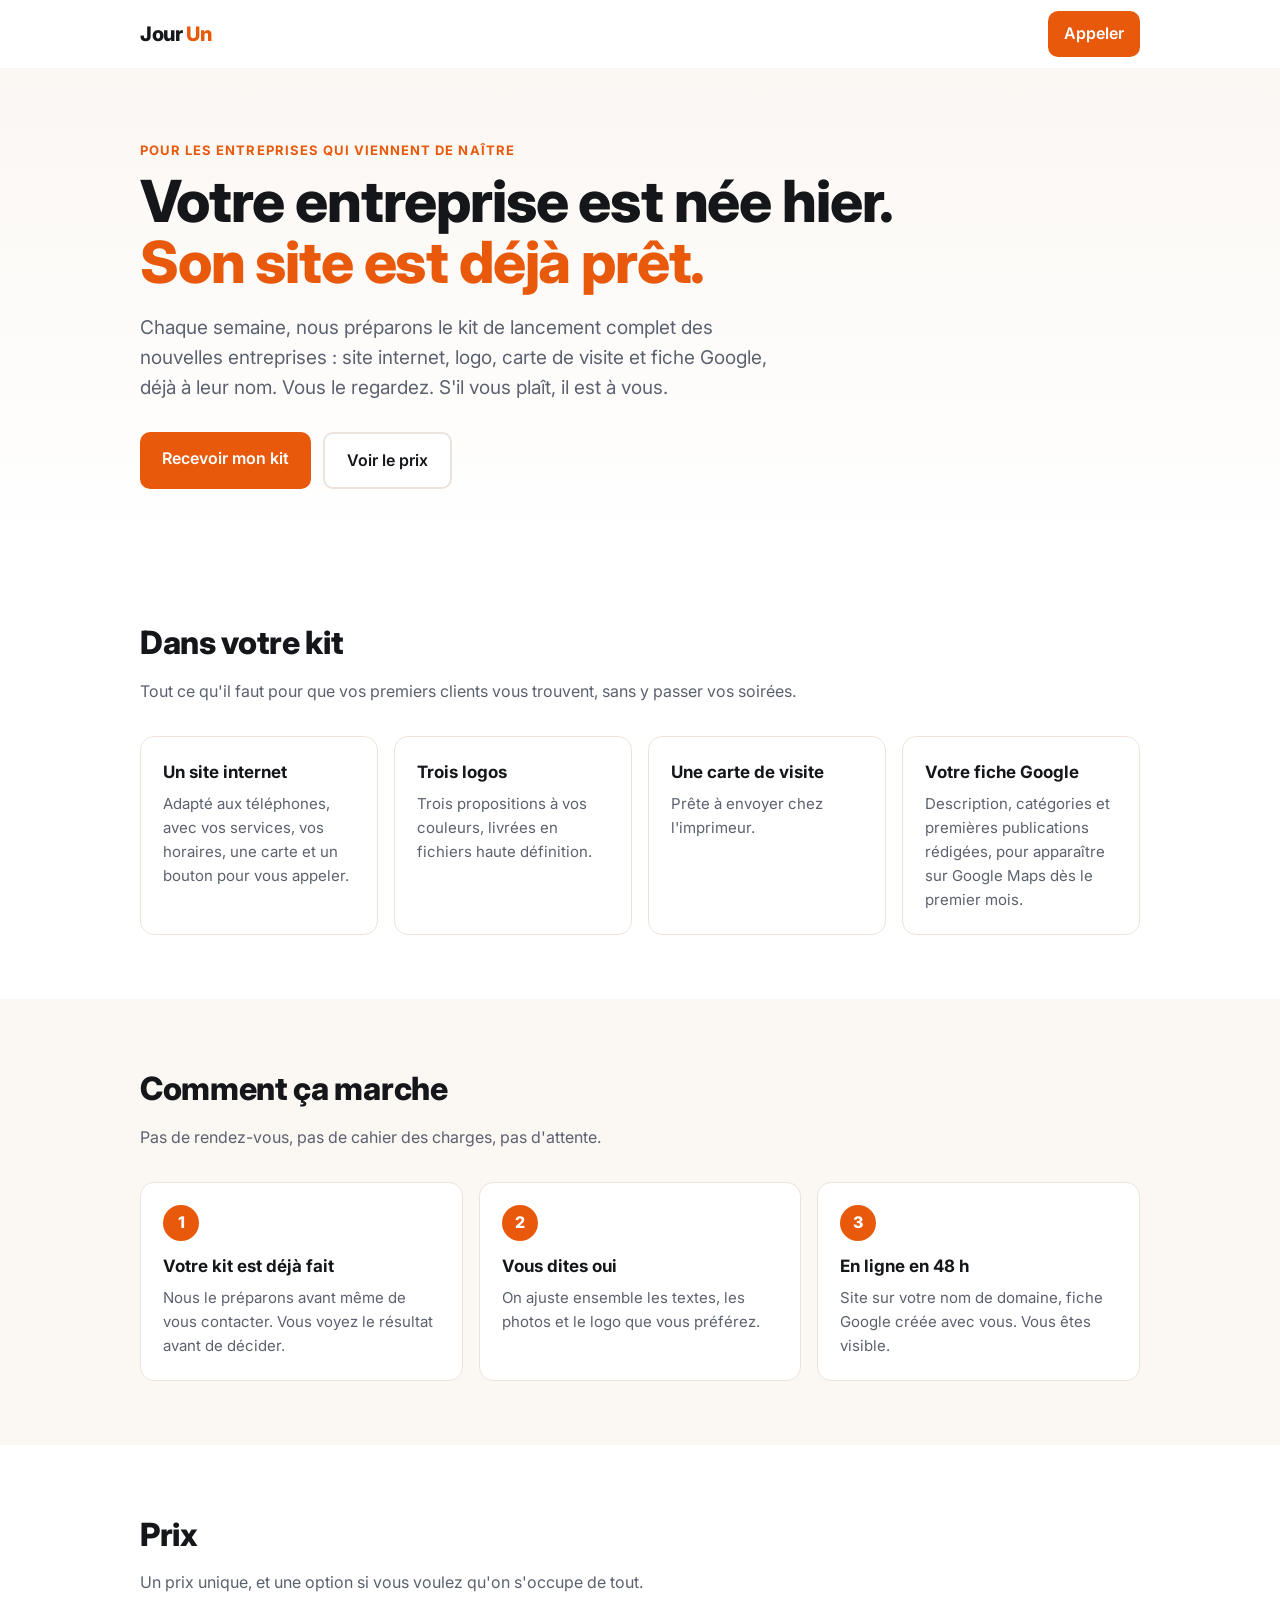
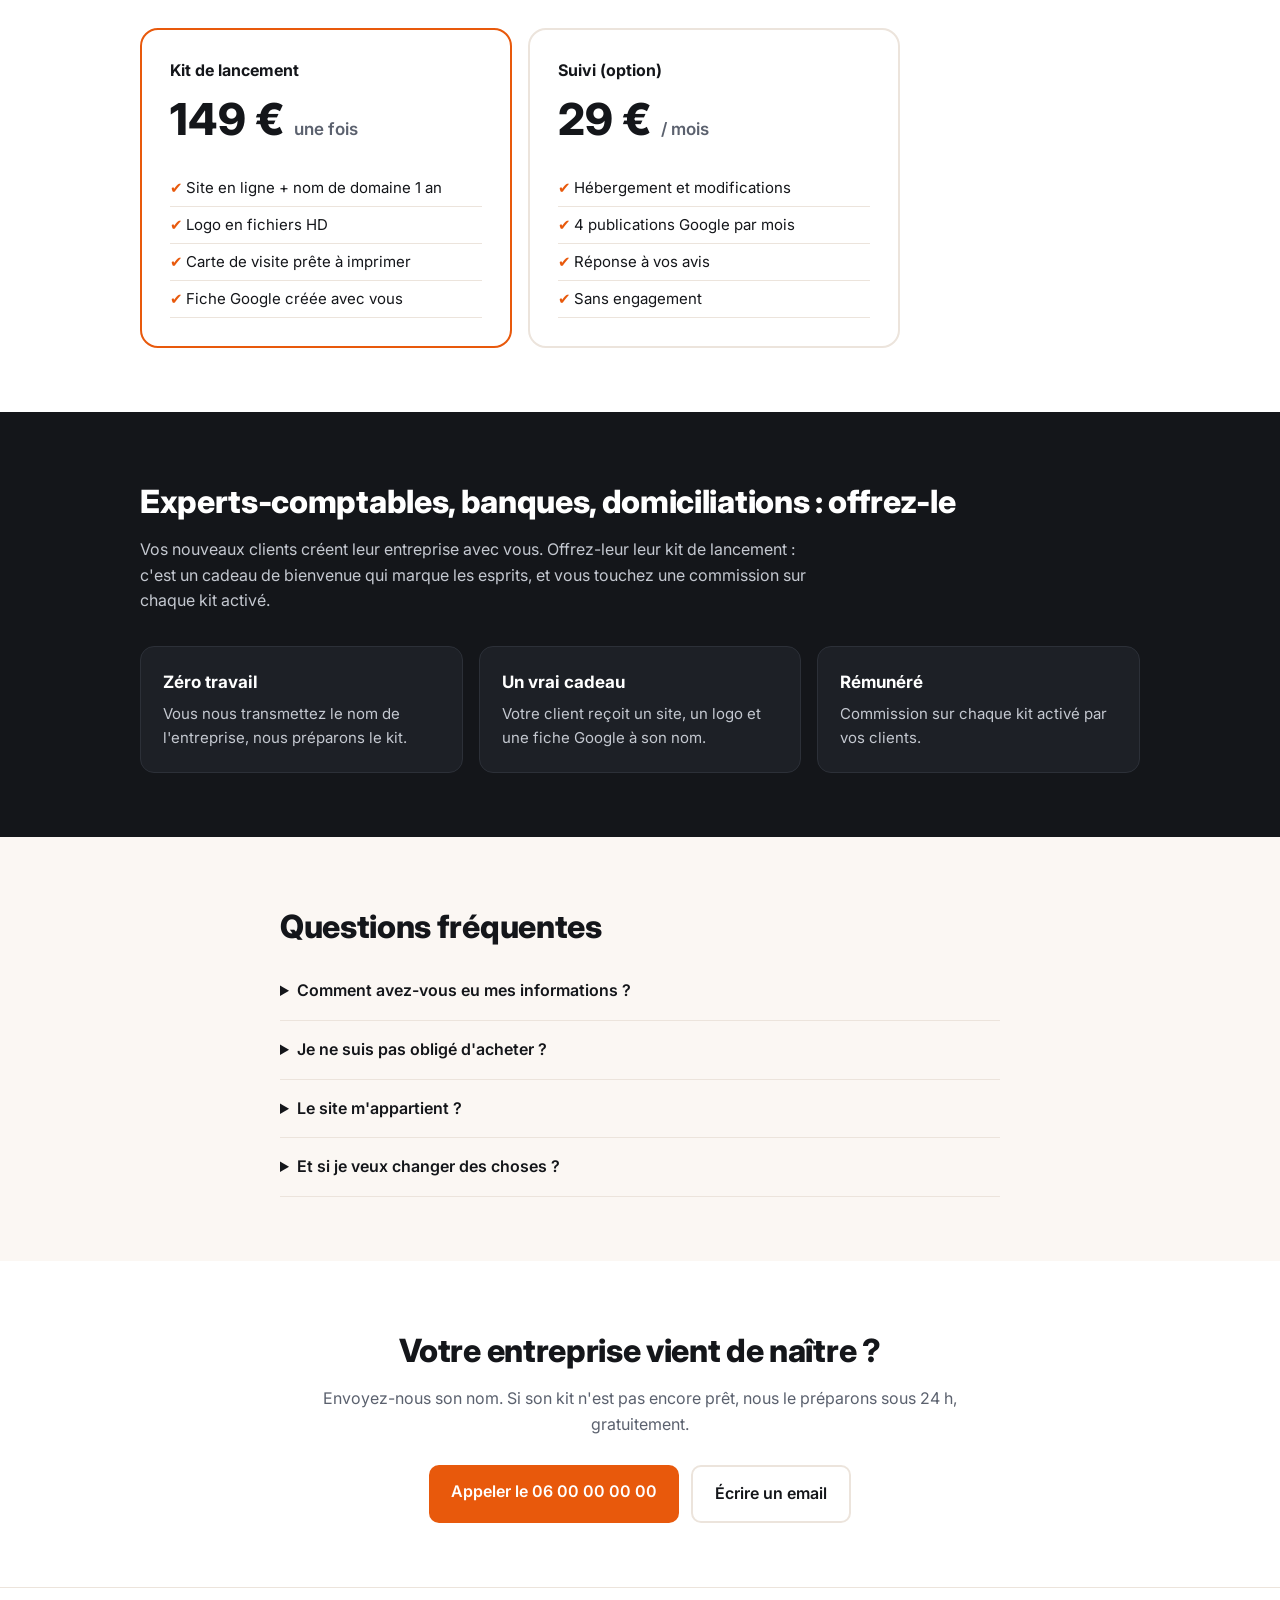
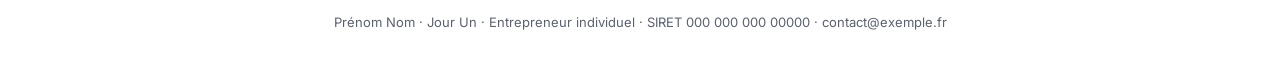
==== jour-un/agence/index.html @ a8f51720 "Pivot vers Jour Un : kits de lancement automatiques pour les entreprises qui viennent de naître Une " ====
<!DOCTYPE html>
<html lang="fr">
<head>
<meta charset="utf-8">
<meta name="viewport" content="width=device-width, initial-scale=1">
<title>Jour Un — le kit de lancement des nouvelles entreprises</title>
<meta name="description" content="Votre entreprise vient de naître ? Site internet, logo, carte de visite et fiche Google : votre kit de lancement est déjà prêt, à votre nom.">
<link rel="preconnect" href="https://fonts.googleapis.com">
<link href="https://fonts.googleapis.com/css2?family=Inter:wght@400;600;800&display=swap" rel="stylesheet">
<style>
:root{--c:#e8590c;--ink:#14161a;--muted:#5b616e;--soft:#fbf7f3;--line:#ece4dc}
*{box-sizing:border-box;margin:0;padding:0}
body{font-family:Inter,system-ui,sans-serif;color:var(--ink);background:#fff;line-height:1.6}
.wrap{max-width:1040px;margin:0 auto;padding:0 20px}
header .wrap{display:flex;justify-content:space-between;align-items:center;height:68px}
.logo{font-weight:800;font-size:20px;letter-spacing:-.02em}.logo span{color:var(--c)}
.btn{display:inline-block;background:var(--c);color:#fff;text-decoration:none;font-weight:600;padding:14px 22px;border-radius:10px}
header .btn{padding:10px 16px;white-space:nowrap}
.btn.ghost{background:#fff;color:var(--ink);border:2px solid var(--line)}
.hero{padding:72px 0 64px;background:linear-gradient(180deg,var(--soft),#fff)}
.hero .sur{color:var(--c);font-weight:700;text-transform:uppercase;letter-spacing:.08em;font-size:13px}
.hero h1{font-size:clamp(34px,5.4vw,58px);line-height:1.05;font-weight:800;max-width:820px;margin:10px 0 0;letter-spacing:-.02em}
.hero h1 em{font-style:normal;color:var(--c)}
.hero p{font-size:19px;color:var(--muted);max-width:640px;margin:20px 0 28px}
.ctas{display:flex;gap:12px;flex-wrap:wrap}
section{padding:64px 0}
h2{font-size:32px;font-weight:800;margin-bottom:10px;letter-spacing:-.01em}
.lead{color:var(--muted);margin-bottom:32px;max-width:680px}
.grid{display:grid;grid-template-columns:repeat(auto-fit,minmax(220px,1fr));gap:16px}
.card{border:1px solid var(--line);border-radius:14px;padding:22px;background:#fff}
.card b{display:block;margin-bottom:6px;font-size:17px}
.card p{color:var(--muted);font-size:15px}
.num{width:36px;height:36px;border-radius:50%;background:var(--c);color:#fff;display:grid;place-items:center;font-weight:800;margin-bottom:12px}
.alt{background:var(--soft)}
.prix{display:grid;grid-template-columns:repeat(auto-fit,minmax(260px,1fr));gap:16px;max-width:760px}
.offre{border:2px solid var(--line);border-radius:18px;padding:28px;background:#fff}
.offre.main{border-color:var(--c)}
.offre .montant{font-size:44px;font-weight:800}.offre .montant small{font-size:17px;color:var(--muted);font-weight:600}
.offre ul{list-style:none;margin:16px 0 0}
.offre li{padding:6px 0;border-bottom:1px solid var(--line);font-size:15px}
.offre li::before{content:"✔ ";color:var(--c);font-weight:800}
details{border-bottom:1px solid var(--line);padding:16px 0}
summary{font-weight:600;cursor:pointer}
details p{color:var(--muted);margin-top:8px}
.partenaires{background:var(--ink);color:#fff}
.partenaires .lead{color:#c4c8d0}
.partenaires .card{background:#1d2026;border-color:#2c3038}
.partenaires .card p{color:#c4c8d0}
.contact{text-align:center}
.contact .lead{margin:0 auto 28px}
.contact .ctas{justify-content:center}
footer{padding:24px 0;color:var(--muted);font-size:13px;text-align:center;border-top:1px solid var(--line)}
</style>
</head>
<body>
<!-- ======= À MODIFIER : tes coordonnées (remplacées automatiquement par la machine) ======= -->
<script>
const MOI = {
  nom: "Prénom Nom",
  telephone: "06 00 00 00 00",
  email: "contact@exemple.fr",
  ville: "ta ville",
  siret: "000 000 000 00000",
};
</script>
<!-- ======================================================================================= -->

<header><div class="wrap">
  <div class="logo">Jour <span>Un</span></div>
  <a class="btn" data-tel href="#">Appeler</a>
</div></header>

<section class="hero"><div class="wrap">
  <div class="sur">Pour les entreprises qui viennent de naître</div>
  <h1>Votre entreprise est née hier.<br><em>Son site est déjà prêt.</em></h1>
  <p>Chaque semaine, nous préparons le kit de lancement complet des nouvelles entreprises : site internet, logo, carte de visite et fiche Google, déjà à leur nom. Vous le regardez. S'il vous plaît, il est à vous.</p>
  <div class="ctas">
    <a class="btn" href="#contact">Recevoir mon kit</a>
    <a class="btn ghost" href="#prix">Voir le prix</a>
  </div>
</div></section>

<section><div class="wrap">
  <h2>Dans votre kit</h2>
  <p class="lead">Tout ce qu'il faut pour que vos premiers clients vous trouvent, sans y passer vos soirées.</p>
  <div class="grid">
    <div class="card"><b>Un site internet</b><p>Adapté aux téléphones, avec vos services, vos horaires, une carte et un bouton pour vous appeler.</p></div>
    <div class="card"><b>Trois logos</b><p>Trois propositions à vos couleurs, livrées en fichiers haute définition.</p></div>
    <div class="card"><b>Une carte de visite</b><p>Prête à envoyer chez l'imprimeur.</p></div>
    <div class="card"><b>Votre fiche Google</b><p>Description, catégories et premières publications rédigées, pour apparaître sur Google Maps dès le premier mois.</p></div>
  </div>
</div></section>

<section class="alt"><div class="wrap">
  <h2>Comment ça marche</h2>
  <p class="lead">Pas de rendez-vous, pas de cahier des charges, pas d'attente.</p>
  <div class="grid">
    <div class="card"><div class="num">1</div><b>Votre kit est déjà fait</b><p>Nous le préparons avant même de vous contacter. Vous voyez le résultat avant de décider.</p></div>
    <div class="card"><div class="num">2</div><b>Vous dites oui</b><p>On ajuste ensemble les textes, les photos et le logo que vous préférez.</p></div>
    <div class="card"><div class="num">3</div><b>En ligne en 48 h</b><p>Site sur votre nom de domaine, fiche Google créée avec vous. Vous êtes visible.</p></div>
  </div>
</div></section>

<section id="prix"><div class="wrap">
  <h2>Prix</h2>
  <p class="lead">Un prix unique, et une option si vous voulez qu'on s'occupe de tout.</p>
  <div class="prix">
    <div class="offre main">
      <b>Kit de lancement</b>
      <div class="montant">149 € <small>une fois</small></div>
      <ul><li>Site en ligne + nom de domaine 1 an</li><li>Logo en fichiers HD</li><li>Carte de visite prête à imprimer</li><li>Fiche Google créée avec vous</li></ul>
    </div>
    <div class="offre">
      <b>Suivi (option)</b>
      <div class="montant">29 € <small>/ mois</small></div>
      <ul><li>Hébergement et modifications</li><li>4 publications Google par mois</li><li>Réponse à vos avis</li><li>Sans engagement</li></ul>
    </div>
  </div>
</div></section>

<section class="partenaires"><div class="wrap">
  <h2>Experts-comptables, banques, domiciliations : offrez-le</h2>
  <p class="lead">Vos nouveaux clients créent leur entreprise avec vous. Offrez-leur leur kit de lancement : c'est un cadeau de bienvenue qui marque les esprits, et vous touchez une commission sur chaque kit activé.</p>
  <div class="grid">
    <div class="card"><b>Zéro travail</b><p>Vous nous transmettez le nom de l'entreprise, nous préparons le kit.</p></div>
    <div class="card"><b>Un vrai cadeau</b><p>Votre client reçoit un site, un logo et une fiche Google à son nom.</p></div>
    <div class="card"><b>Rémunéré</b><p>Commission sur chaque kit activé par vos clients.</p></div>
  </div>
</div></section>

<section class="alt"><div class="wrap" style="max-width:760px">
  <h2>Questions fréquentes</h2>
  <details><summary>Comment avez-vous eu mes informations ?</summary><p>Le nom, l'adresse et l'activité des entreprises sont publics : ils sont publiés par l'État dans le répertoire SIRENE. Nous ne les utilisons que pour préparer votre kit, et un simple « stop » suffit pour qu'il soit supprimé.</p></details>
  <details><summary>Je ne suis pas obligé d'acheter ?</summary><p>Non. Le kit a été préparé à nos frais. S'il ne vous plaît pas, vous ne payez rien.</p></details>
  <details><summary>Le site m'appartient ?</summary><p>Oui. Le nom de domaine est à votre nom et vous pouvez récupérer les fichiers à tout moment.</p></details>
  <details><summary>Et si je veux changer des choses ?</summary><p>Textes, couleurs, photos, logo : on ajuste ensemble avant la mise en ligne. C'est compris dans le prix.</p></details>
</div></section>

<section id="contact" class="contact"><div class="wrap">
  <h2>Votre entreprise vient de naître ?</h2>
  <p class="lead">Envoyez-nous son nom. Si son kit n'est pas encore prêt, nous le préparons sous 24 h, gratuitement.</p>
  <div class="ctas">
    <a class="btn" data-tel data-tel-num href="#">Appeler</a>
    <a class="btn ghost" data-mail href="#">Écrire un email</a>
  </div>
</div></section>

<footer><span data-nom></span> · Jour Un · Entrepreneur individuel · SIRET <span data-siret></span> · <span data-email></span></footer>

<script>
const telLien = "tel:" + MOI.telephone.replace(/\s/g, "");
document.querySelectorAll("[data-tel]").forEach(a => { a.href = telLien; });
document.querySelectorAll("[data-tel-num]").forEach(a => { a.textContent = "Appeler le " + MOI.telephone; });
document.querySelectorAll("[data-mail]").forEach(a => { a.href = "mailto:" + MOI.email + "?subject=" + encodeURIComponent("Mon kit de lancement"); });
document.querySelectorAll("[data-nom]").forEach(e => e.textContent = MOI.nom);
document.querySelectorAll("[data-siret]").forEach(e => e.textContent = MOI.siret);
document.querySelectorAll("[data-email]").forEach(e => e.textContent = MOI.email);
</script>
</body>
</html>
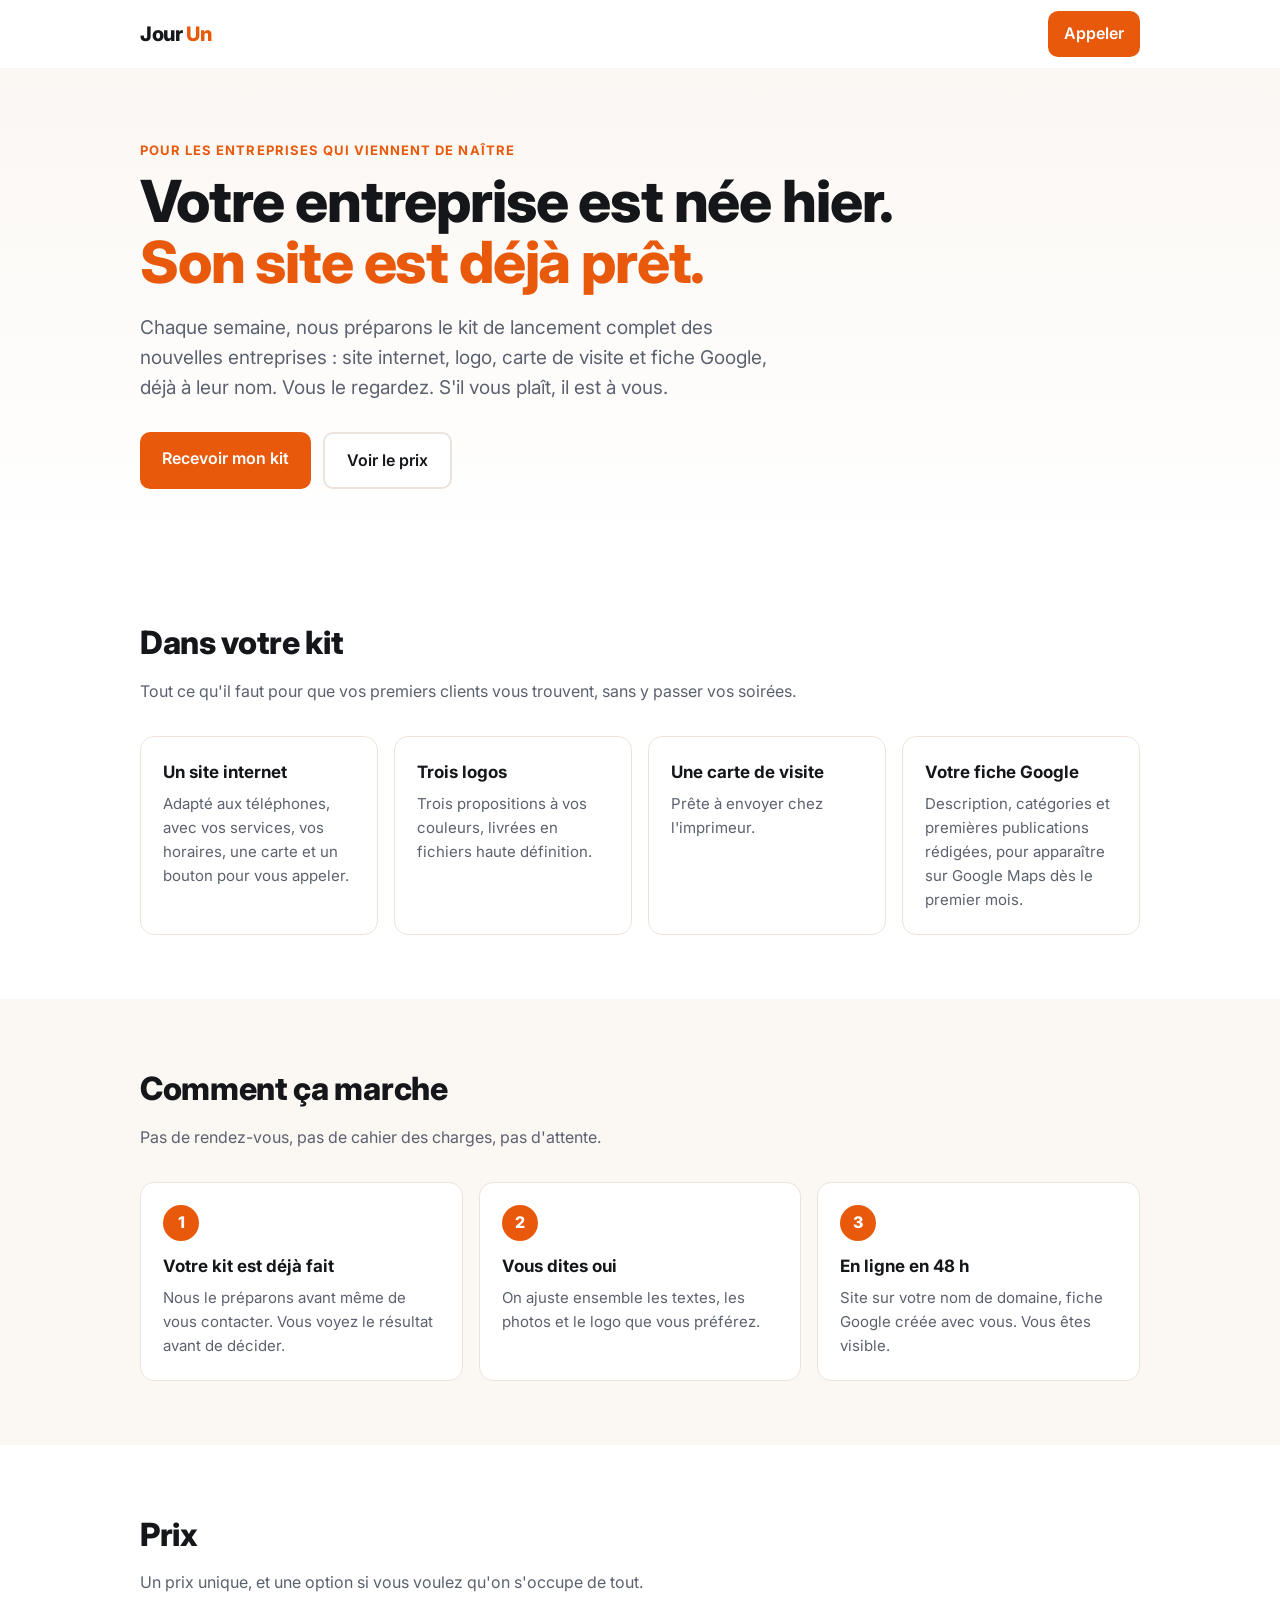
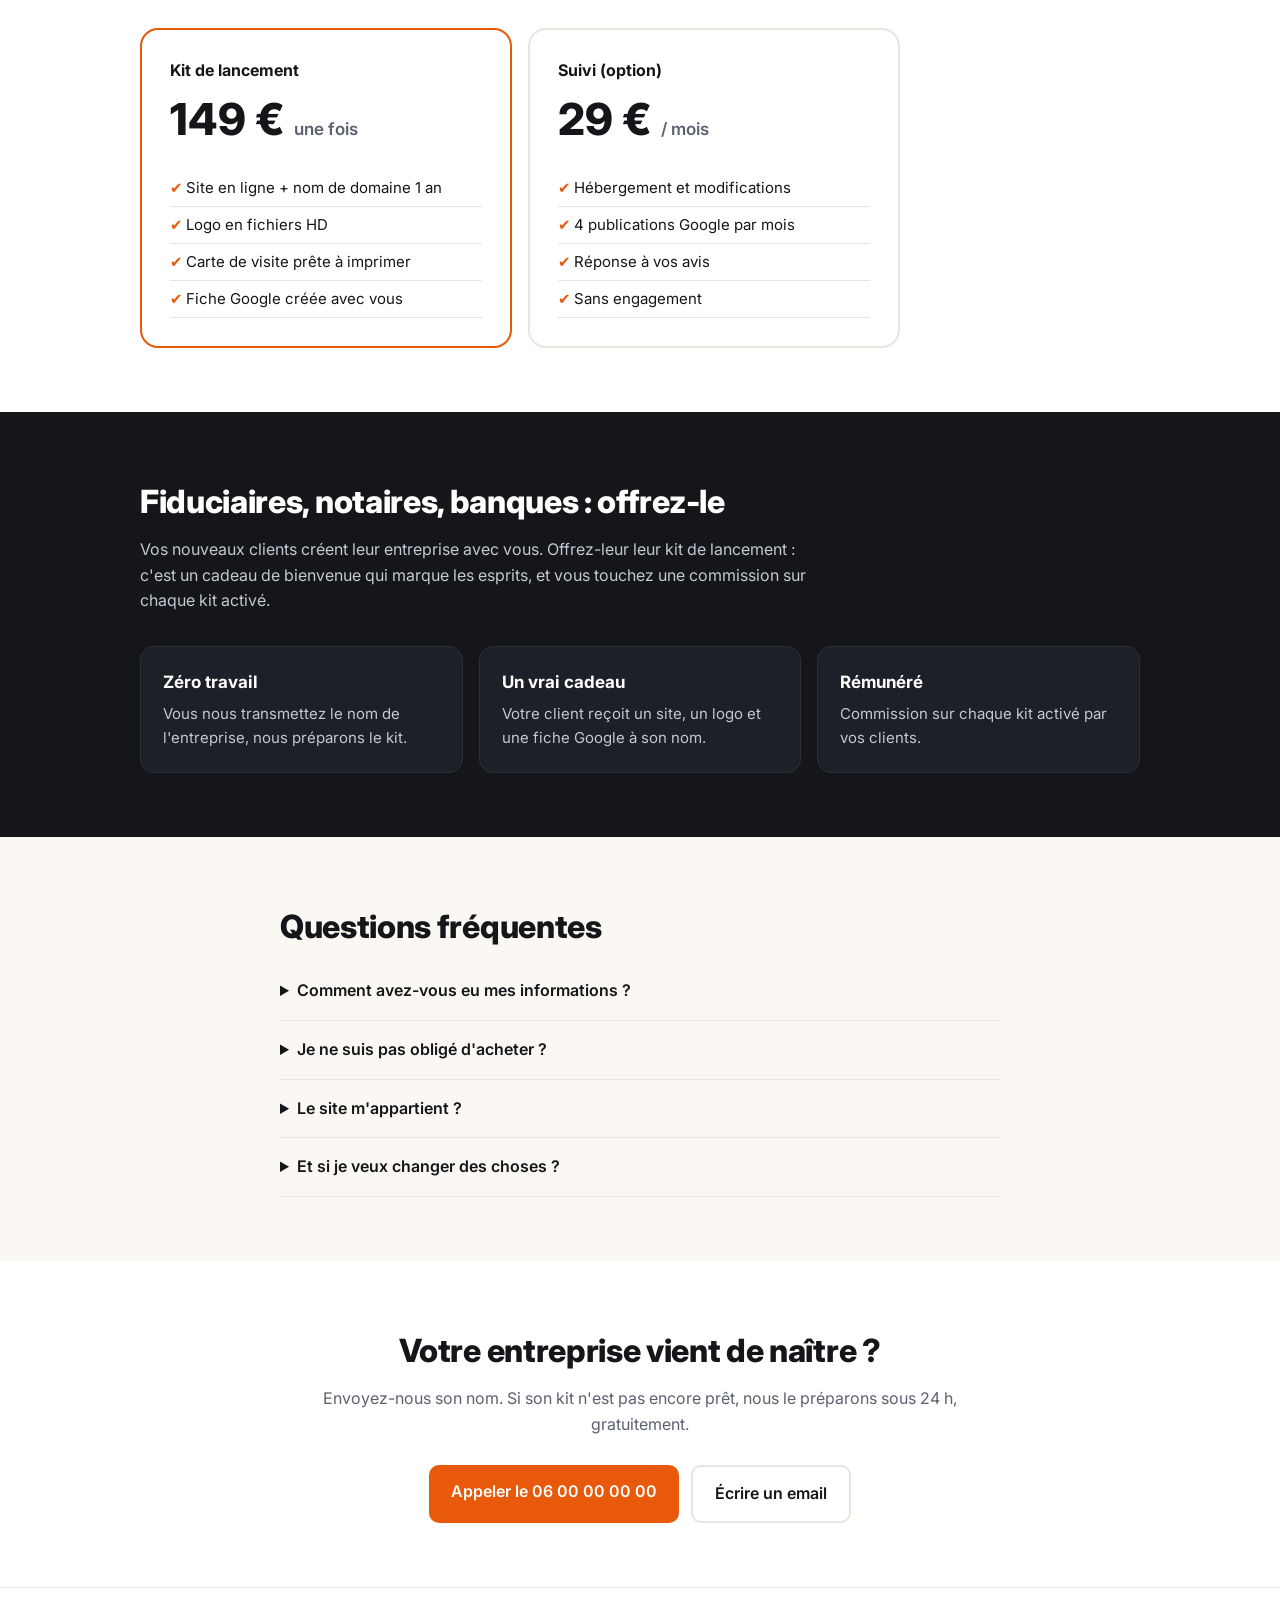
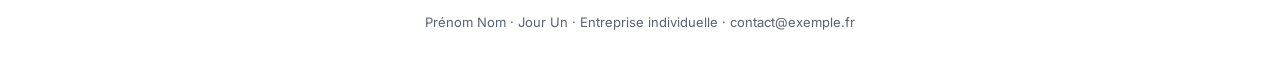
==== commit 6356dfe4: "Adapte Jour Un à la Suisse romande Nouvelle source : nouvelles inscriptions au registre du commerce " ====
--- a/jour-un/agence/index.html
+++ b/jour-un/agence/index.html
@@ -60,7 +60,10 @@
   telephone: "06 00 00 00 00",
   email: "contact@exemple.fr",
   ville: "ta ville",
-  siret: "000 000 000 00000",
+  siret: "",
+  prix_kit: 149,
+  prix_mois: 29,
+  devise: "€",
 };
 </script>
 <!-- ======================================================================================= -->
@@ -107,19 +110,19 @@
   <div class="prix">
     <div class="offre main">
       <b>Kit de lancement</b>
-      <div class="montant">149 € <small>une fois</small></div>
+      <div class="montant"><span data-prix-kit></span> <small>une fois</small></div>
       <ul><li>Site en ligne + nom de domaine 1 an</li><li>Logo en fichiers HD</li><li>Carte de visite prête à imprimer</li><li>Fiche Google créée avec vous</li></ul>
     </div>
     <div class="offre">
       <b>Suivi (option)</b>
-      <div class="montant">29 € <small>/ mois</small></div>
+      <div class="montant"><span data-prix-mois></span> <small>/ mois</small></div>
       <ul><li>Hébergement et modifications</li><li>4 publications Google par mois</li><li>Réponse à vos avis</li><li>Sans engagement</li></ul>
     </div>
   </div>
 </div></section>
 
 <section class="partenaires"><div class="wrap">
-  <h2>Experts-comptables, banques, domiciliations : offrez-le</h2>
+  <h2>Fiduciaires, notaires, banques : offrez-le</h2>
   <p class="lead">Vos nouveaux clients créent leur entreprise avec vous. Offrez-leur leur kit de lancement : c'est un cadeau de bienvenue qui marque les esprits, et vous touchez une commission sur chaque kit activé.</p>
   <div class="grid">
     <div class="card"><b>Zéro travail</b><p>Vous nous transmettez le nom de l'entreprise, nous préparons le kit.</p></div>
@@ -130,7 +133,7 @@
 
 <section class="alt"><div class="wrap" style="max-width:760px">
   <h2>Questions fréquentes</h2>
-  <details><summary>Comment avez-vous eu mes informations ?</summary><p>Le nom, l'adresse et l'activité des entreprises sont publics : ils sont publiés par l'État dans le répertoire SIRENE. Nous ne les utilisons que pour préparer votre kit, et un simple « stop » suffit pour qu'il soit supprimé.</p></details>
+  <details><summary>Comment avez-vous eu mes informations ?</summary><p>Le nom, l'adresse et l'activité des nouvelles entreprises sont publics : ils sont publiés officiellement par le registre du commerce. Nous ne les utilisons que pour préparer votre kit, et un simple « stop » suffit pour qu'il soit supprimé.</p></details>
   <details><summary>Je ne suis pas obligé d'acheter ?</summary><p>Non. Le kit a été préparé à nos frais. S'il ne vous plaît pas, vous ne payez rien.</p></details>
   <details><summary>Le site m'appartient ?</summary><p>Oui. Le nom de domaine est à votre nom et vous pouvez récupérer les fichiers à tout moment.</p></details>
   <details><summary>Et si je veux changer des choses ?</summary><p>Textes, couleurs, photos, logo : on ajuste ensemble avant la mise en ligne. C'est compris dans le prix.</p></details>
@@ -145,7 +148,7 @@
   </div>
 </div></section>
 
-<footer><span data-nom></span> · Jour Un · Entrepreneur individuel · SIRET <span data-siret></span> · <span data-email></span></footer>
+<footer><span data-nom></span> · Jour Un · Entreprise individuelle<span data-siret-bloc> · N° <span data-siret></span></span> · <span data-email></span></footer>
 
 <script>
 const telLien = "tel:" + MOI.telephone.replace(/\s/g, "");
@@ -154,6 +157,9 @@
 document.querySelectorAll("[data-mail]").forEach(a => { a.href = "mailto:" + MOI.email + "?subject=" + encodeURIComponent("Mon kit de lancement"); });
 document.querySelectorAll("[data-nom]").forEach(e => e.textContent = MOI.nom);
 document.querySelectorAll("[data-siret]").forEach(e => e.textContent = MOI.siret);
+document.querySelectorAll("[data-siret-bloc]").forEach(e => { e.hidden = !MOI.siret; });
+document.querySelectorAll("[data-prix-kit]").forEach(e => e.textContent = MOI.prix_kit + " " + MOI.devise);
+document.querySelectorAll("[data-prix-mois]").forEach(e => e.textContent = MOI.prix_mois + " " + MOI.devise);
 document.querySelectorAll("[data-email]").forEach(e => e.textContent = MOI.email);
 </script>
 </body>
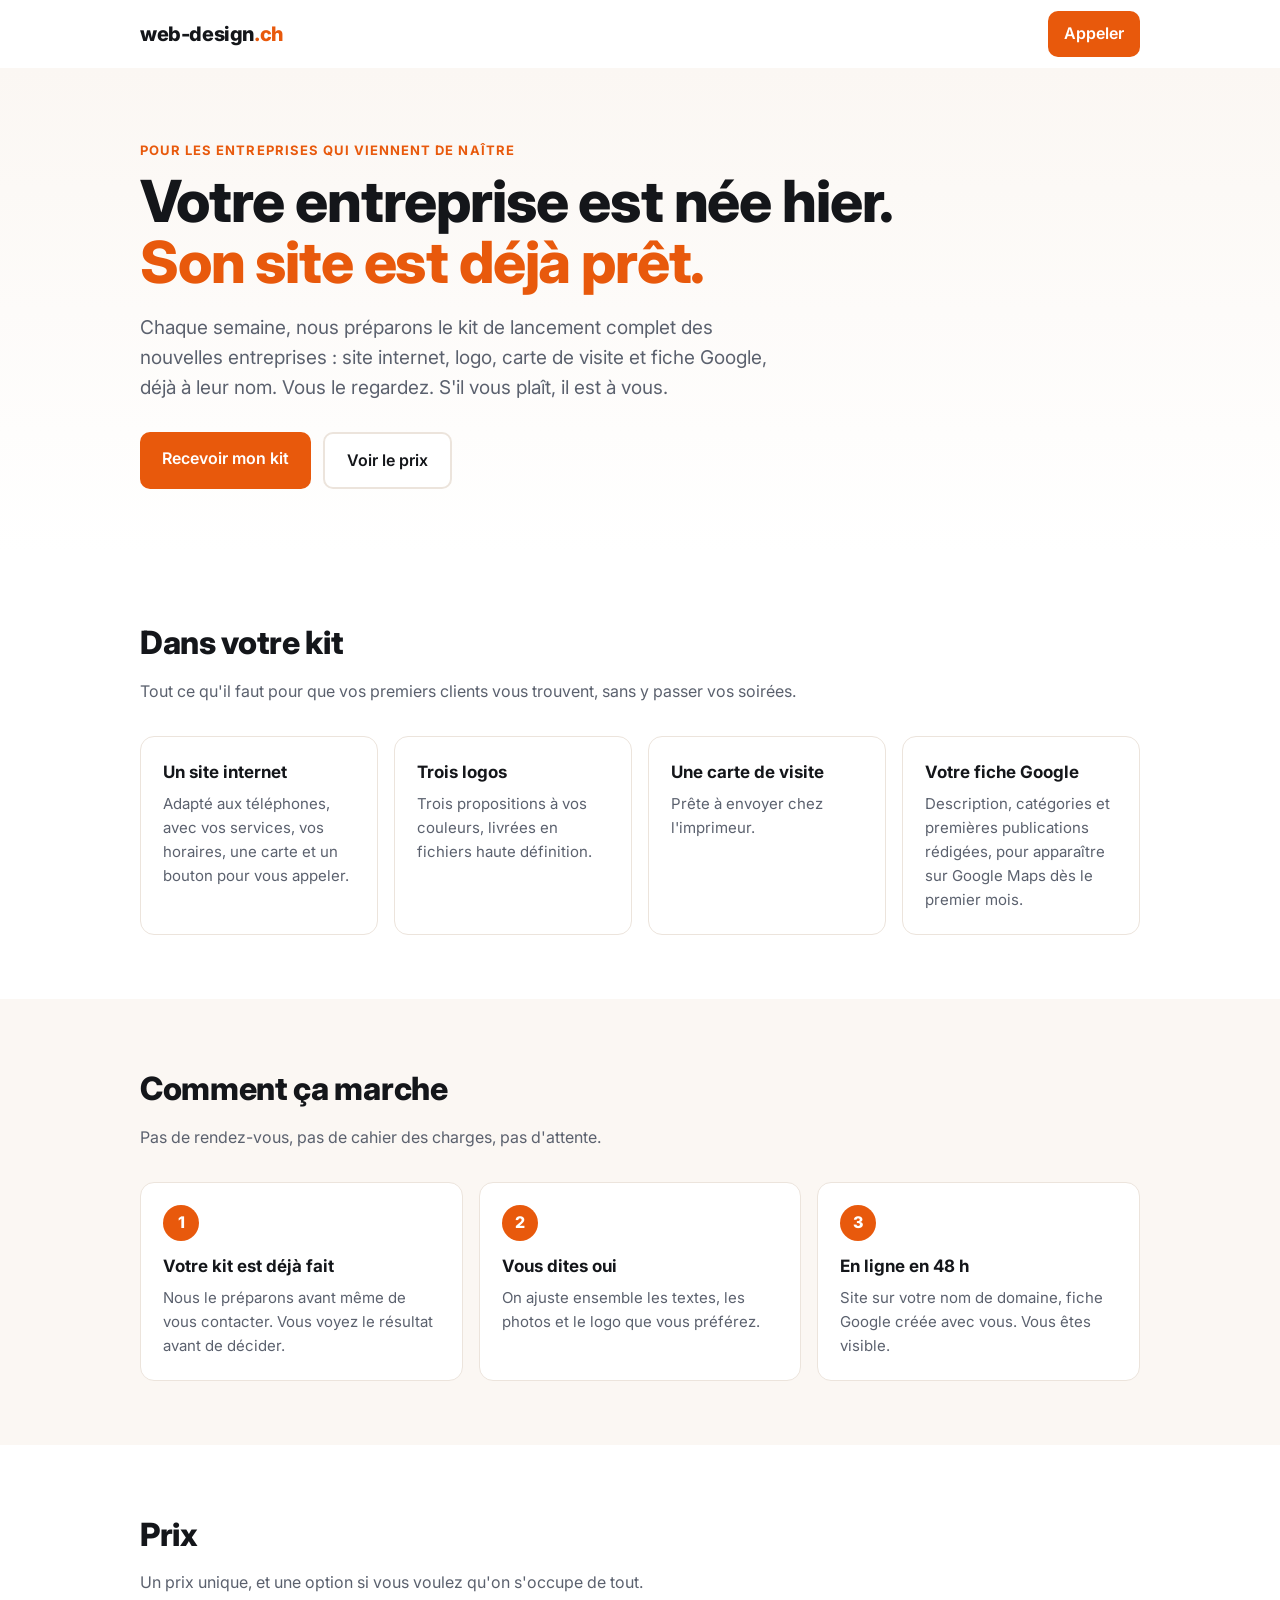
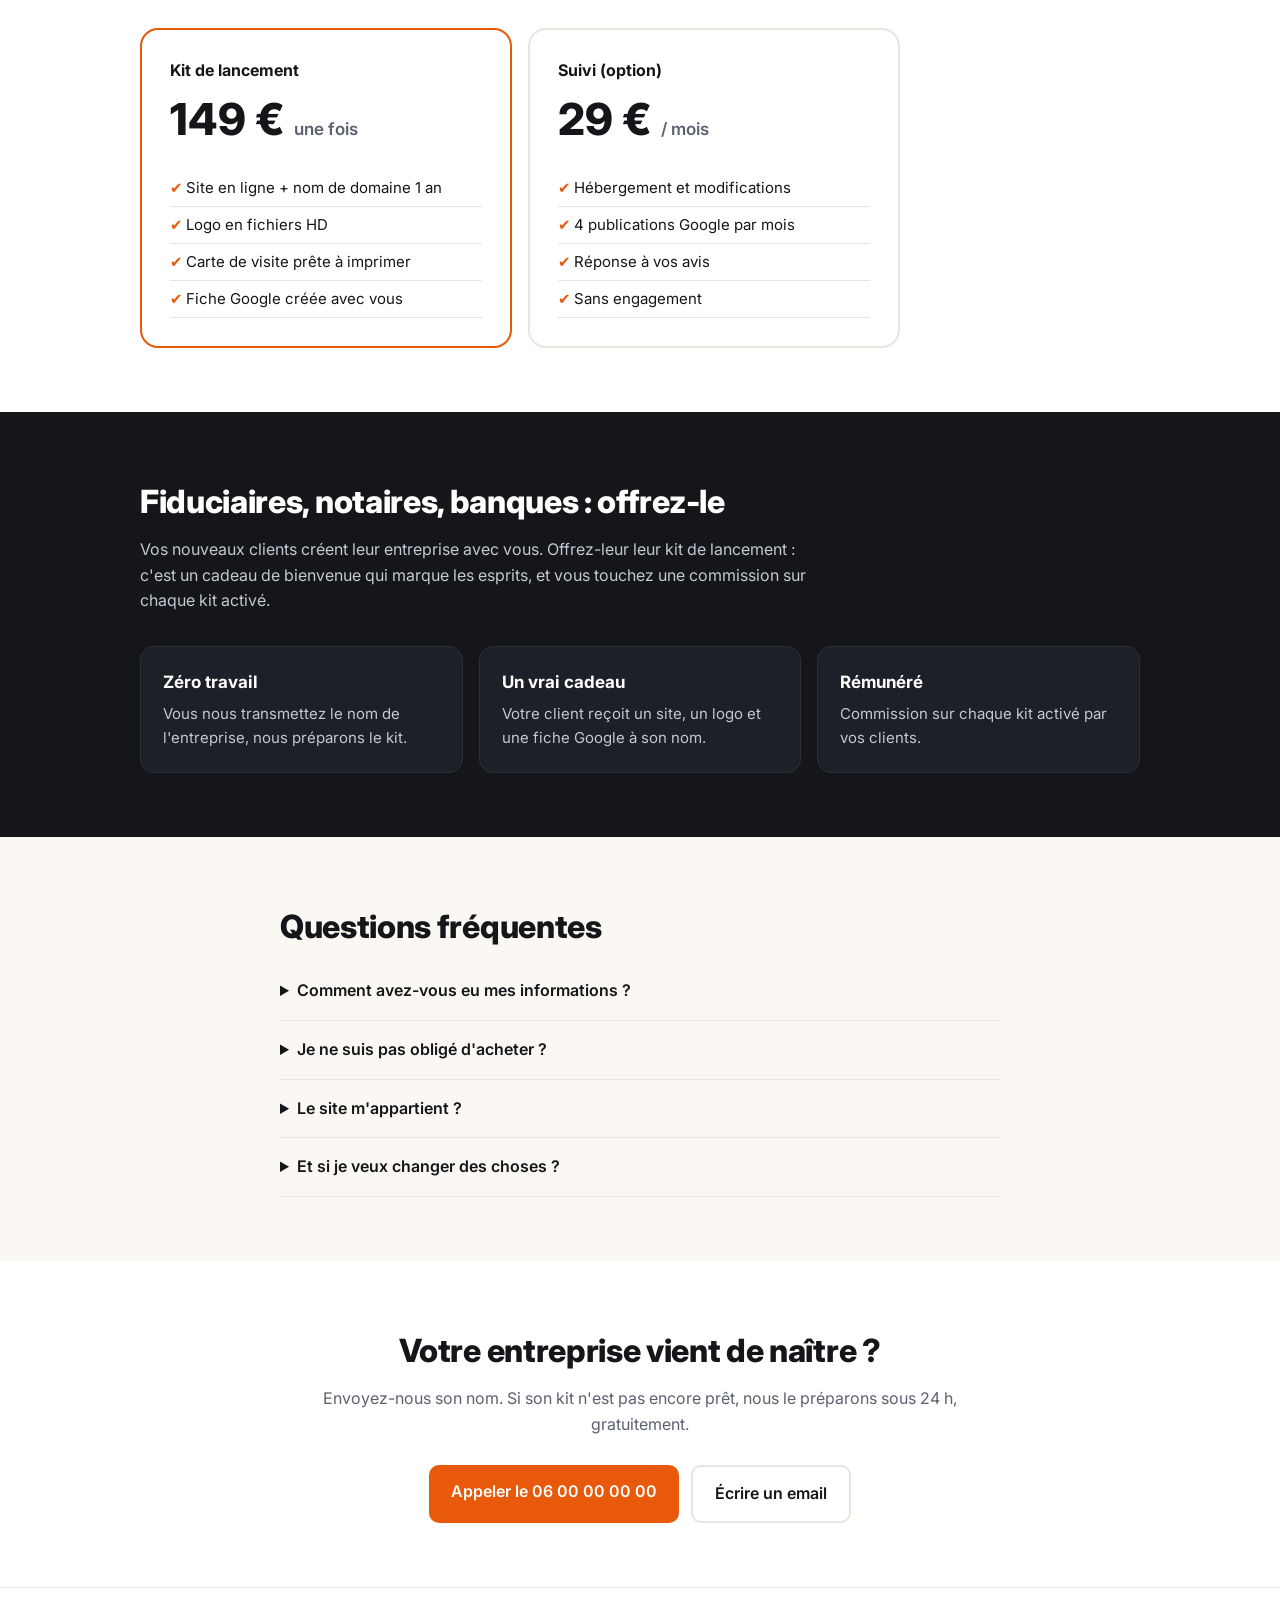
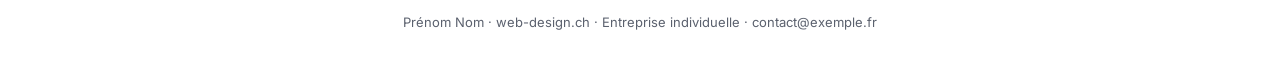
==== commit 3bee2bce: "Renomme la marque en web-design.ch Appli, kits, page publique, messages, documents, cockpit de secou" ====
--- a/jour-un/agence/index.html
+++ b/jour-un/agence/index.html
@@ -3,7 +3,7 @@
 <head>
 <meta charset="utf-8">
 <meta name="viewport" content="width=device-width, initial-scale=1">
-<title>Jour Un — le kit de lancement des nouvelles entreprises</title>
+<title>web-design.ch — le kit de lancement des nouvelles entreprises</title>
 <meta name="description" content="Votre entreprise vient de naître ? Site internet, logo, carte de visite et fiche Google : votre kit de lancement est déjà prêt, à votre nom.">
 <link rel="preconnect" href="https://fonts.googleapis.com">
 <link href="https://fonts.googleapis.com/css2?family=Inter:wght@400;600;800&display=swap" rel="stylesheet">
@@ -69,7 +69,7 @@
 <!-- ======================================================================================= -->
 
 <header><div class="wrap">
-  <div class="logo">Jour <span>Un</span></div>
+  <div class="logo">web-design<span>.ch</span></div>
   <a class="btn" data-tel href="#">Appeler</a>
 </div></header>
 
@@ -148,7 +148,7 @@
   </div>
 </div></section>
 
-<footer><span data-nom></span> · Jour Un · Entreprise individuelle<span data-siret-bloc> · N° <span data-siret></span></span> · <span data-email></span></footer>
+<footer><span data-nom></span> · web-design.ch · Entreprise individuelle<span data-siret-bloc> · N° <span data-siret></span></span> · <span data-email></span></footer>
 
 <script>
 const telLien = "tel:" + MOI.telephone.replace(/\s/g, "");
